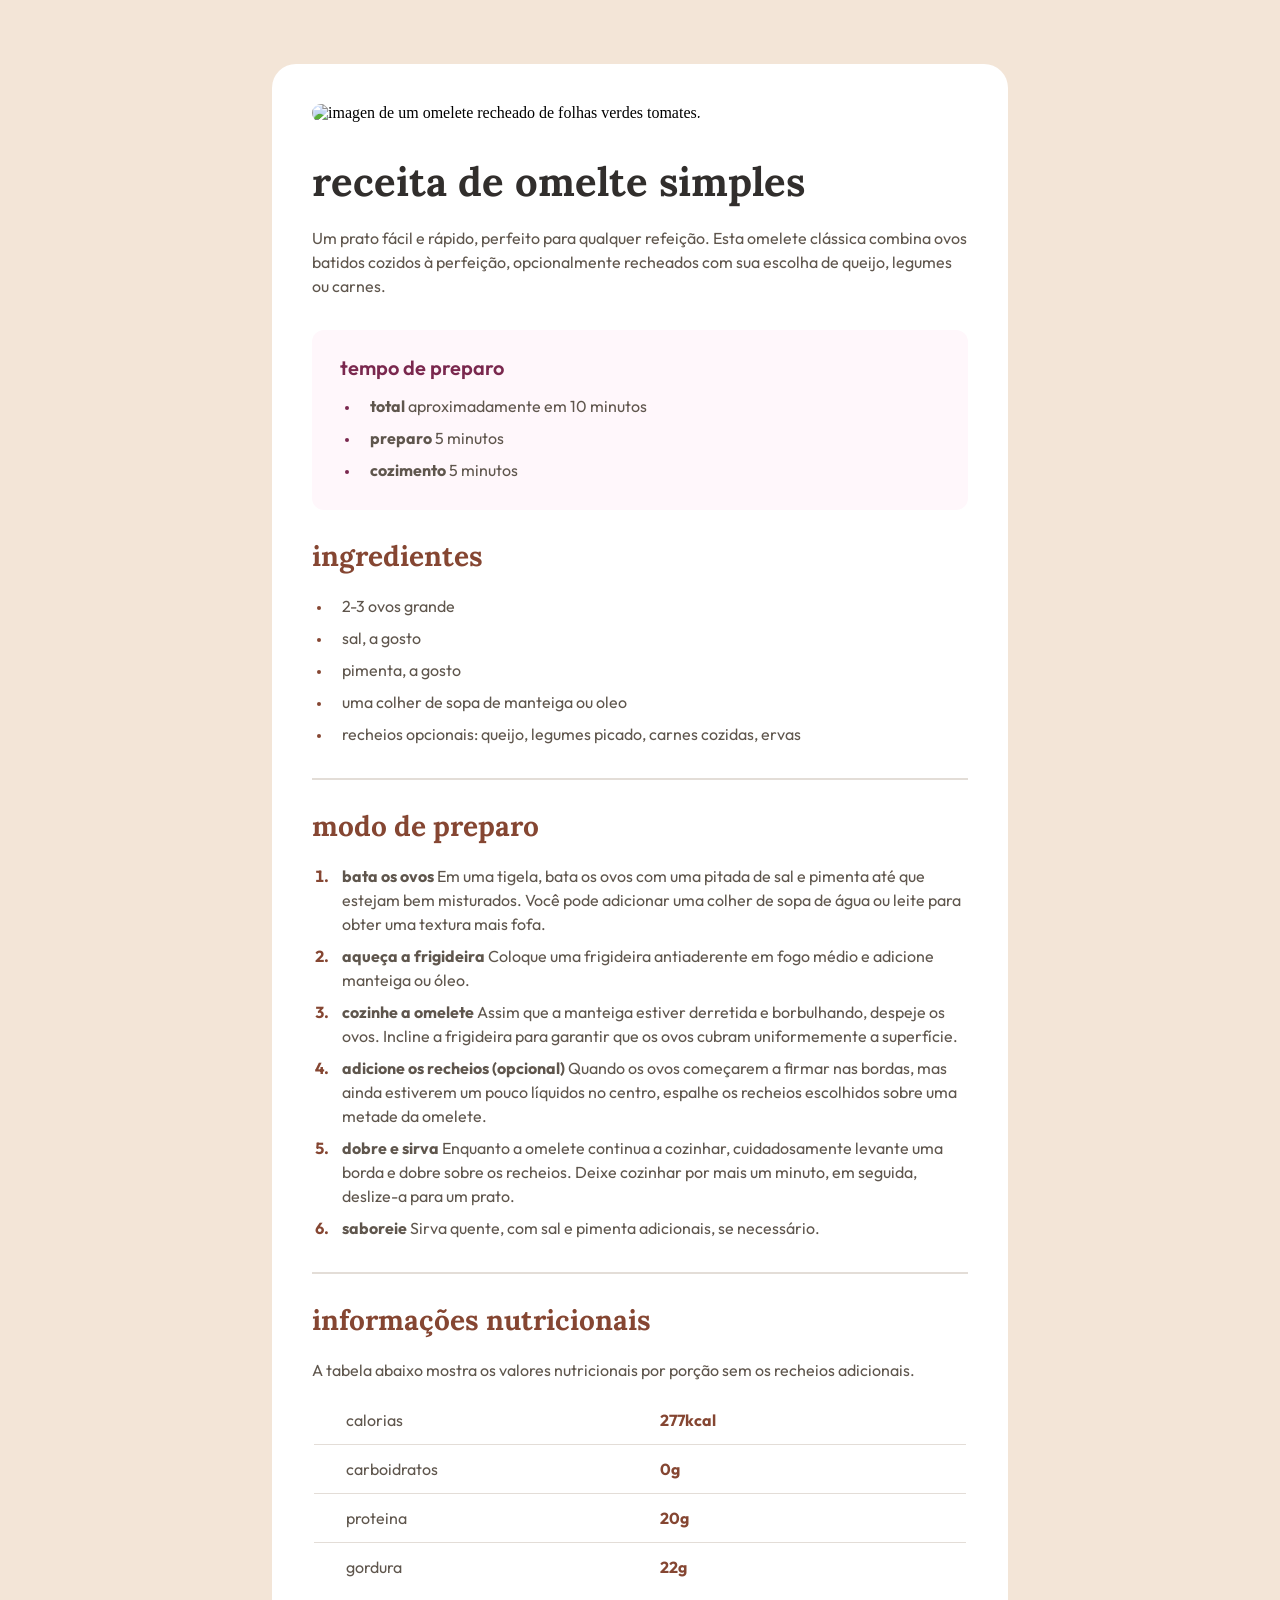
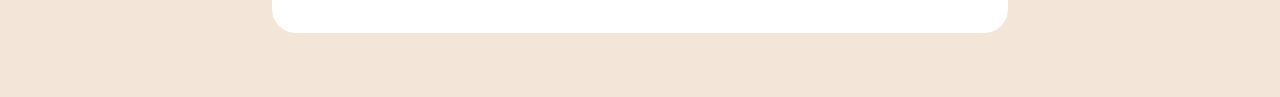
==== index.html @ d498e11e "fix" ====
<!DOCTYPE html>
<html lang="pt-br">
<head>
    <meta charset="UTF-8">
    <meta name="viewport" content="width=device-width, initial-scale=1.0">
    <link rel="preconnect" href="https://fonts.googleapis.com">
<link rel="preconnect" href="https://fonts.gstatic.com" crossorigin>
<link href="https://fonts.googleapis.com/css2?family=Lora:ital,wght@0,400..700;1,400..700&family=Outfit:wght@100..900&display=swap" rel="stylesheet">
<link rel="stylesheet" href="style.css">
    <title>receita de omelete</title>
</head>
<body>
    <div>
        <img src="./image-omelette.jpeg" alt="imagen de um omelete recheado de folhas verdes tomates.">
        <h1>receita de omelte simples</h1>
        <p>Um prato fácil e rápido, perfeito para qualquer refeição. Esta omelete clássica combina ovos batidos cozidos à perfeição, opcionalmente recheados com sua escolha de queijo, legumes ou carnes.</p>
        <div class="tempo">
            <h2>tempo de preparo</h2>

            <ul>
                <li>
                    <strong>total</strong> aproximadamente em 10 minutos
                </li>
                <li>
                    <strong>preparo</strong> 5 minutos
                </li>
                <li>
                    <strong>cozimento</strong> 5 minutos
                </li>
            </ul>
        </div>
        <div class="ingredientes">
            <h2>ingredientes</h2>
            <ul>
                <li>2-3 ovos grande</li>
                <li>sal, a gosto</li>
                <li>pimenta, a gosto</li>
                <li>uma colher de sopa de manteiga ou oleo</li>
                <li>recheios opcionais: queijo, legumes picado, carnes cozidas, ervas </li>
            </ul>
        </div>
        <hr>
        <div class="modo">
            <h2>modo de preparo</h2>
            <ol>
                <li>
                    <strong>bata os ovos</strong> Em uma tigela, bata os ovos com uma pitada de sal e pimenta até que estejam bem misturados. Você pode adicionar uma colher de sopa de água ou leite para obter uma textura mais fofa.
                </li>
                <li>
                    <strong>aqueça a frigideira</strong> Coloque uma frigideira antiaderente em fogo médio e adicione manteiga ou óleo.
                </li>
                <li>
                    <strong>cozinhe a omelete</strong> Assim que a manteiga estiver derretida e borbulhando, despeje os ovos. Incline a frigideira para garantir que os ovos cubram uniformemente a superfície.
                </li>
                <li>
                    <strong>adicione os recheios (opcional)</strong> Quando os ovos começarem a firmar nas bordas, mas ainda estiverem um pouco líquidos no centro, espalhe os recheios escolhidos sobre uma metade da omelete.
                </li>
                <li>
                    <strong>dobre e sirva</strong> Enquanto a omelete continua a cozinhar, cuidadosamente levante uma borda e dobre sobre os recheios. Deixe cozinhar por mais um minuto, em seguida, deslize-a para um prato.
                </li>
                <li>
                    <strong>saboreie</strong> Sirva quente, com sal e pimenta adicionais, se necessário.
                </li>
            </ol>
        </div>
        <hr>
        <div class="informacoes">
            <h2>informações nutricionais</h2>
            <p>A tabela abaixo mostra os valores nutricionais por porção sem os recheios adicionais.</p>
<table>
    <tr>
        <th>calorias</th>
        <td>277kcal</td>
    </tr>
    <tr>
        <th>carboidratos</th>
        <td>0g</td>
    </tr>
    <tr>
        <th>proteina</th>
        <td>20g</td>
    </tr>
    <tr>
        <th>gordura</th>
        <td>22g</td>
    </tr>
</table>
        </div>
    </div>
</body>
</html>
---- style.css ----
*{
    margin: 0;
    padding: 0;
    box-sizing: border-box;
}

body{
    background-color: #f3e5d7;
}

body > div {
    background-color: #fff;
    max-width: 736px;
    margin-inline: auto;
    margin-block: 64px;
    padding: 40px;
    border-radius: 24px;

}

img{
    width: 100%;
    border-radius: 12px;
    margin-bottom: 40px;
}

h1, h2{
    font-family: 'lora', serif;
}

h1{
    font-size: 40px;
    color: #312e2c;
    line-height: 100%;
    margin-bottom: 24px;

}

p, li, th, td{
font-family: 'outfit', sans-serif;
}

p{
    color: #5f564d;
    line-height: 150%;
    margin-bottom: 32px;
}

.tempo{
background-color: #fff7fb;
padding: 28px;
border-radius: 12px;
margin-bottom: 32px;
}

.tempo h2{
    font-size: 20px;
    font-weight: 600;
    line-height: 100%;
    font-family: 'outfit', sans-serif;
    color: #7a284e;
    margin-bottom: 16px;
}
li{
padding-left: 10px;
color: #5f564d;
line-height: 150%;
}

li +li {
    margin-top: 8px;
}


ul, ol{
    margin-left: 20px;
}
.tempo li::marker{
    color: #7a284e;
    font-size: 12px;
}

h2{
    font-size: 28px;
    color: #854632;
    line-height: 100%;
    margin-bottom: 24px;

}

.ingredientes li::marker{
    font-size: 12px;
    color: #854632;
}

hr{
    border: 1px solid #e3ddd7;
    margin-block: 32px;
}

.modo li::marker{
    color: #854632;
    font-weight: 700;
}

.informacoes p{
    margin-bottom: 24px;
}

table{
    width: 100%;
}

th, td{
    border-bottom: 1px solid #e3ddd7;
width: 100%;
}

tr{
    display: flex;
}

th{
    text-align: left;
    padding-left: 32px;
    font-weight: 400;
    color: #5f564d;
    line-height: 150%;
}

td{
    padding-left: 16px;
    font-weight: 700;
    color: #854632;
    line-height: 150%;

}



tr + tr th,
tr + tr td{
    padding-block: 12px;
}

tr:nth-of-type(1) th,
tr:nth-of-type(1) td{
    padding-bottom: 12px;
}
tr:nth-of-type(4) th,
tr:nth-of-type(4) td {
    border: none;
}
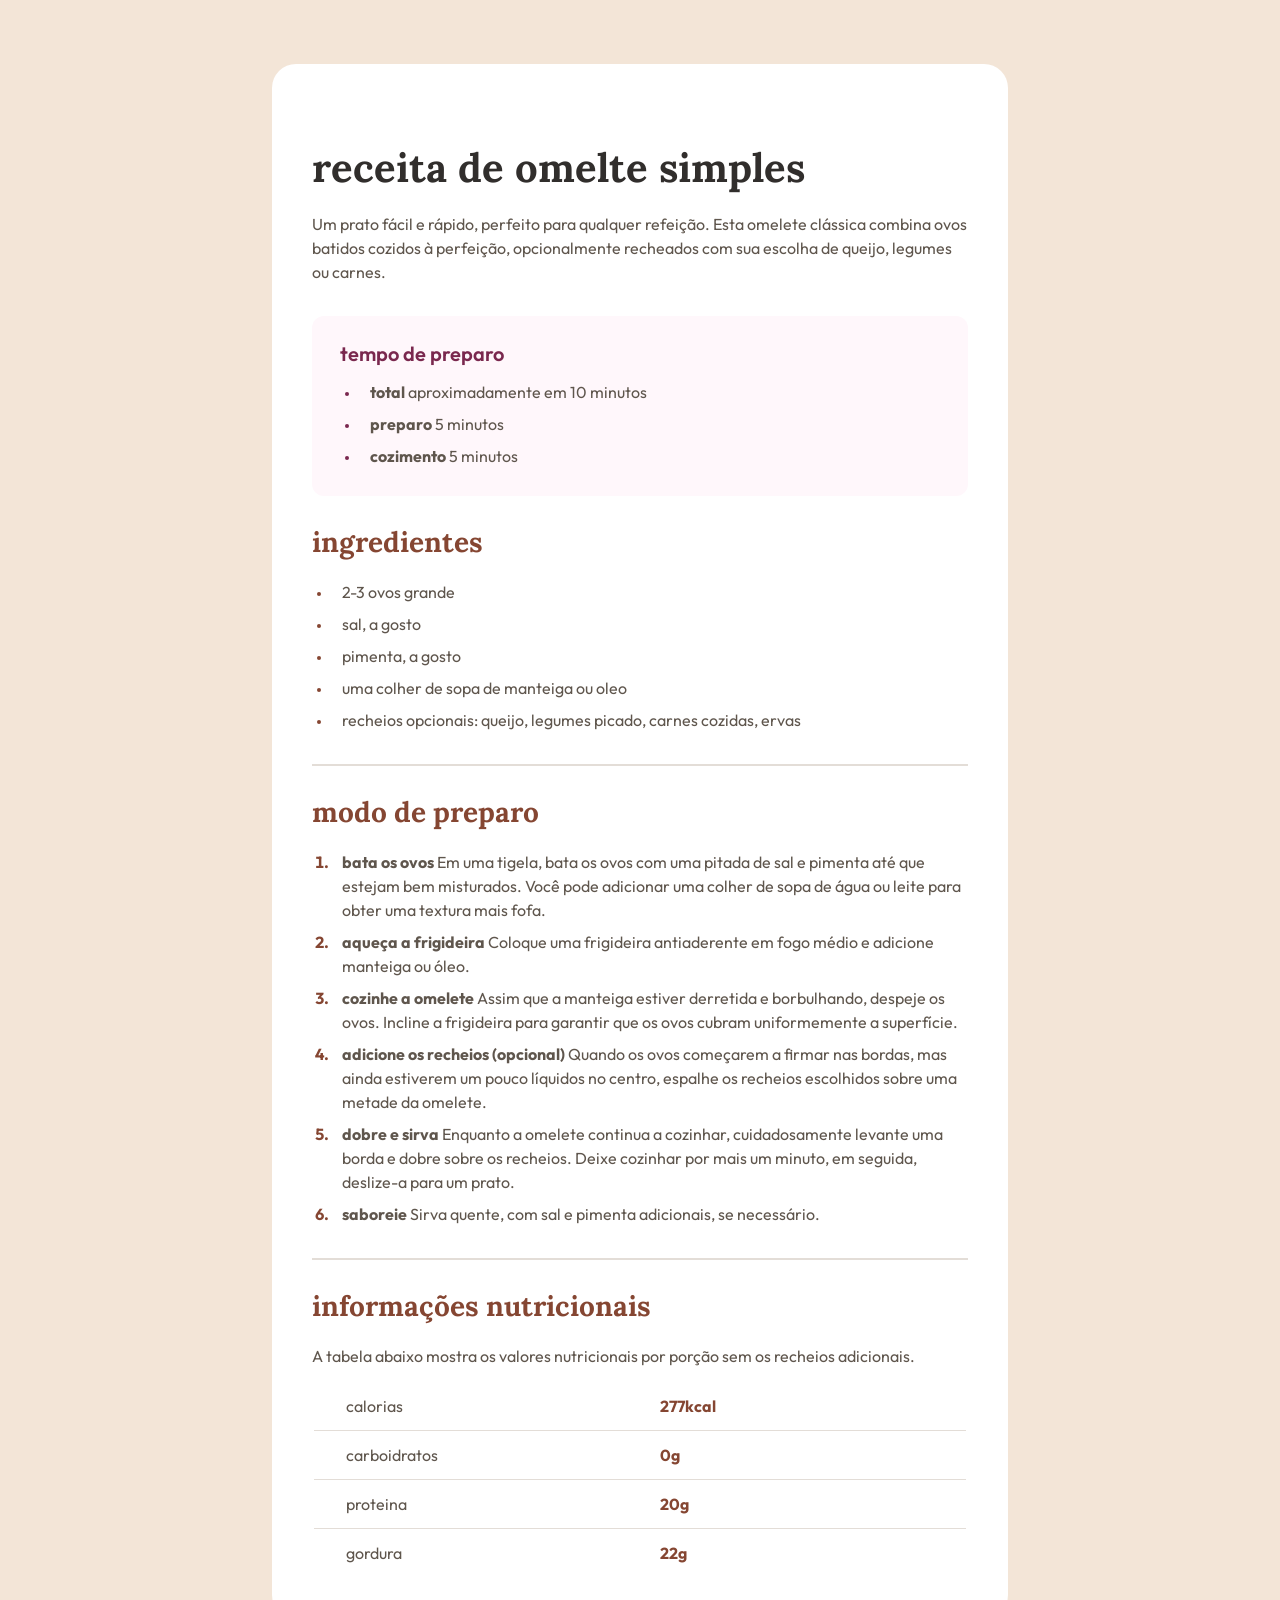
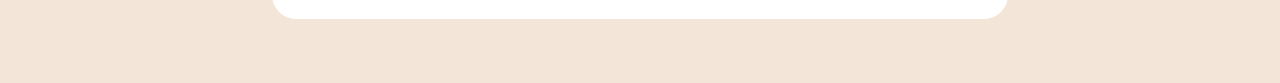
==== commit cca1eb40: "o ultimo commit" ====
--- a/index.html
+++ b/index.html
@@ -11,7 +11,7 @@
 </head>
 <body>
     <div>
-        <img src="./image-omelette.jpeg" alt="imagen de um omelete recheado de folhas verdes tomates.">
+        <img src="./receita_base/assets/image-omelette.jpeg" alt="">
         <h1>receita de omelte simples</h1>
         <p>Um prato fácil e rápido, perfeito para qualquer refeição. Esta omelete clássica combina ovos batidos cozidos à perfeição, opcionalmente recheados com sua escolha de queijo, legumes ou carnes.</p>
         <div class="tempo">
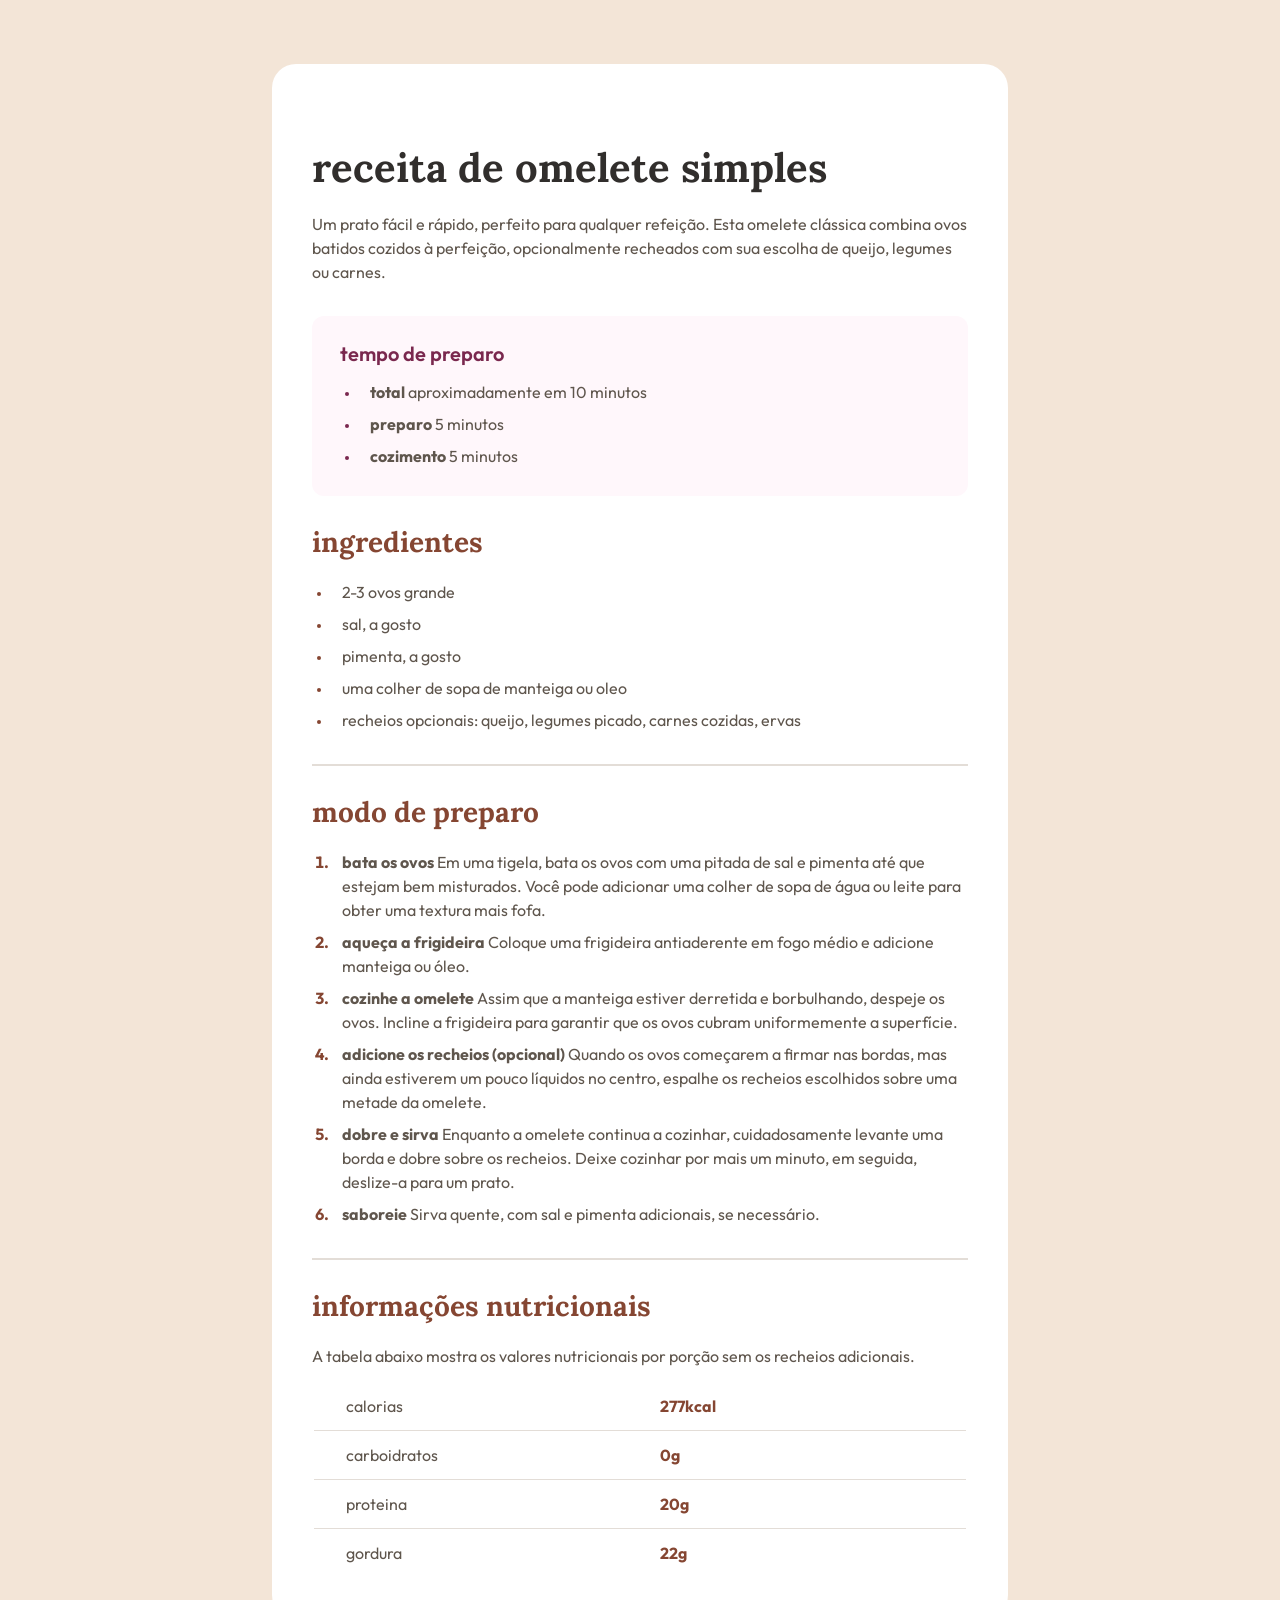
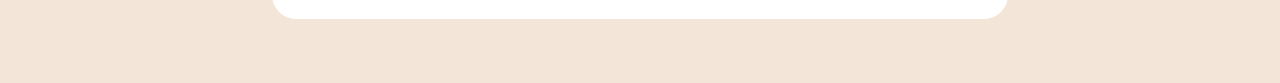
==== commit b6340f02: "commit 18" ====
--- a/index.html
+++ b/index.html
@@ -12,7 +12,7 @@
 <body>
     <div>
         <img src="./receita_base/assets/image-omelette.jpeg" alt="">
-        <h1>receita de omelte simples</h1>
+        <h1>receita de omelete simples</h1>
         <p>Um prato fácil e rápido, perfeito para qualquer refeição. Esta omelete clássica combina ovos batidos cozidos à perfeição, opcionalmente recheados com sua escolha de queijo, legumes ou carnes.</p>
         <div class="tempo">
             <h2>tempo de preparo</h2>
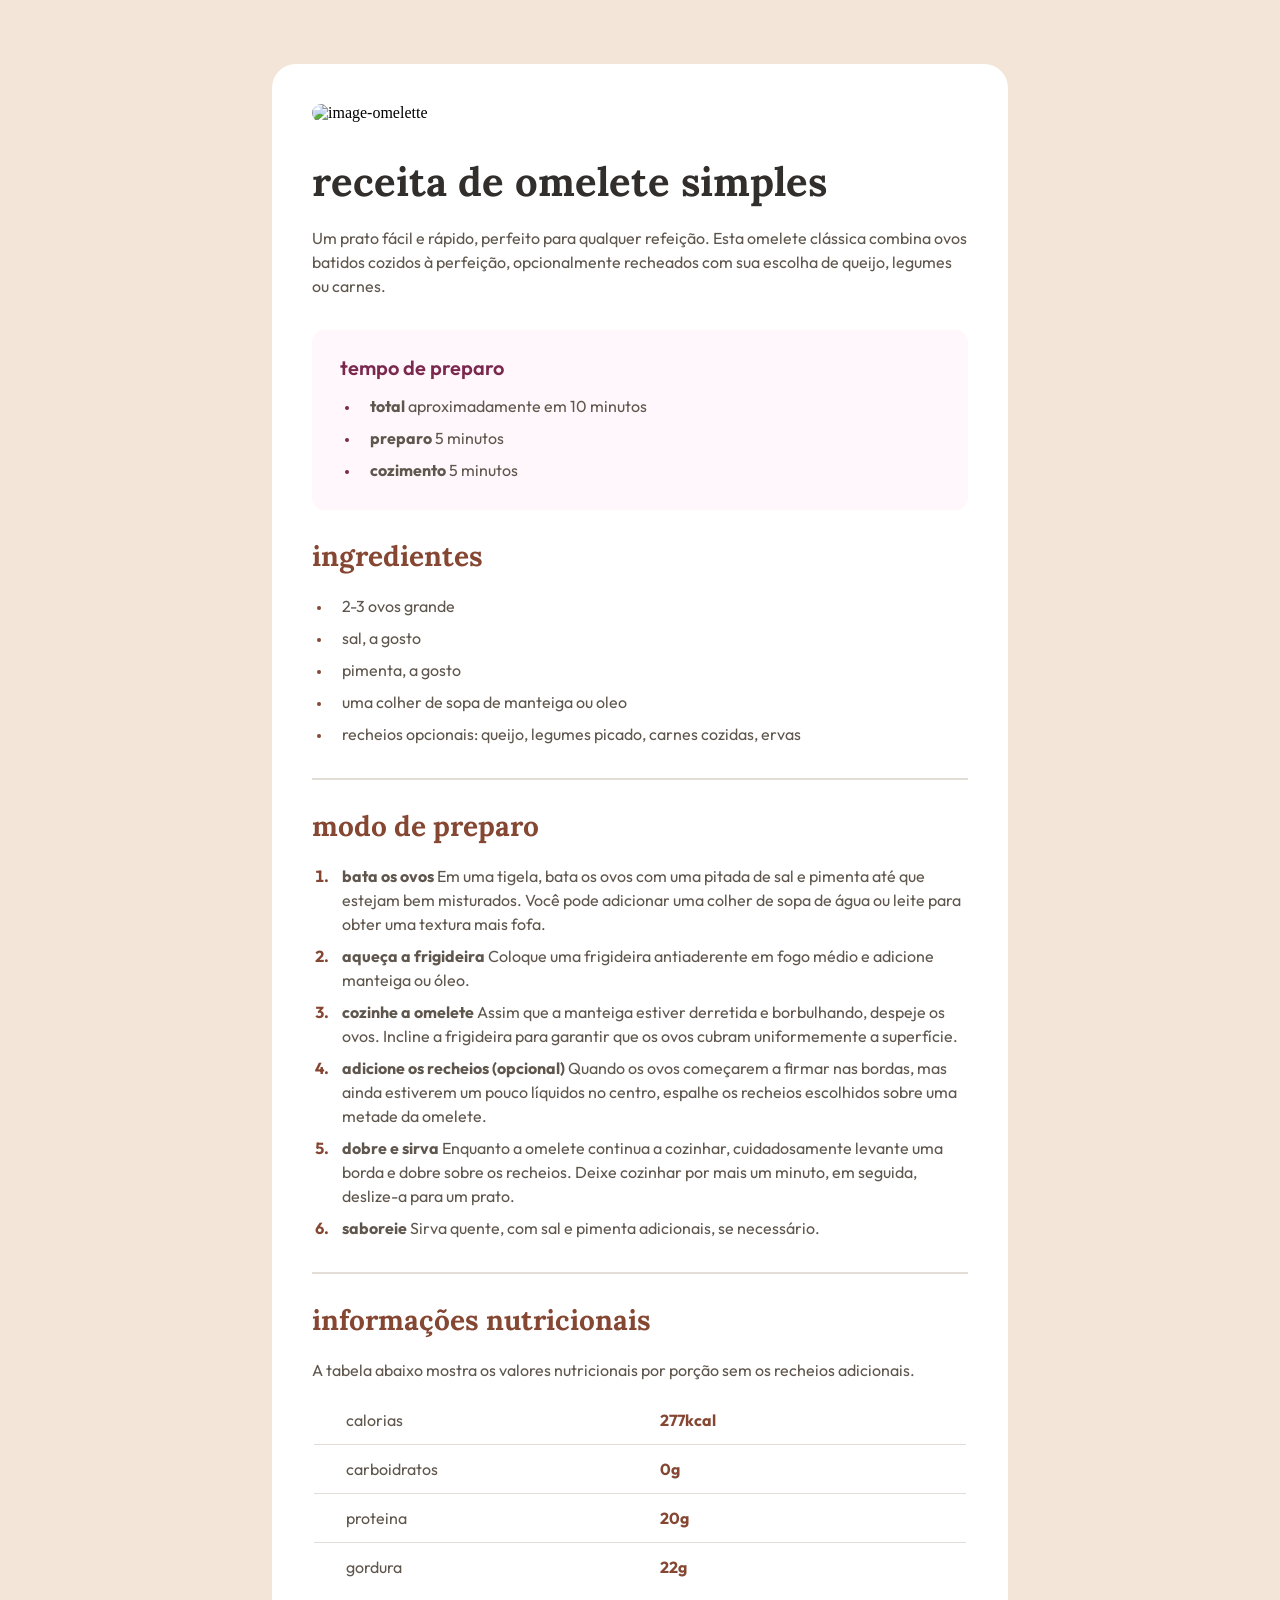
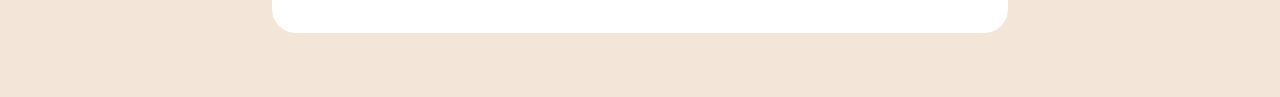
==== commit d99e8721: "commit 19" ====
--- a/index.html
+++ b/index.html
@@ -11,7 +11,7 @@
 </head>
 <body>
     <div>
-        <img src="./receita_base/assets/image-omelette.jpeg" alt="">
+        <img src="./receita_base/assets/image-omelette.jpeg" alt=" image-omelette">
         <h1>receita de omelete simples</h1>
         <p>Um prato fácil e rápido, perfeito para qualquer refeição. Esta omelete clássica combina ovos batidos cozidos à perfeição, opcionalmente recheados com sua escolha de queijo, legumes ou carnes.</p>
         <div class="tempo">
